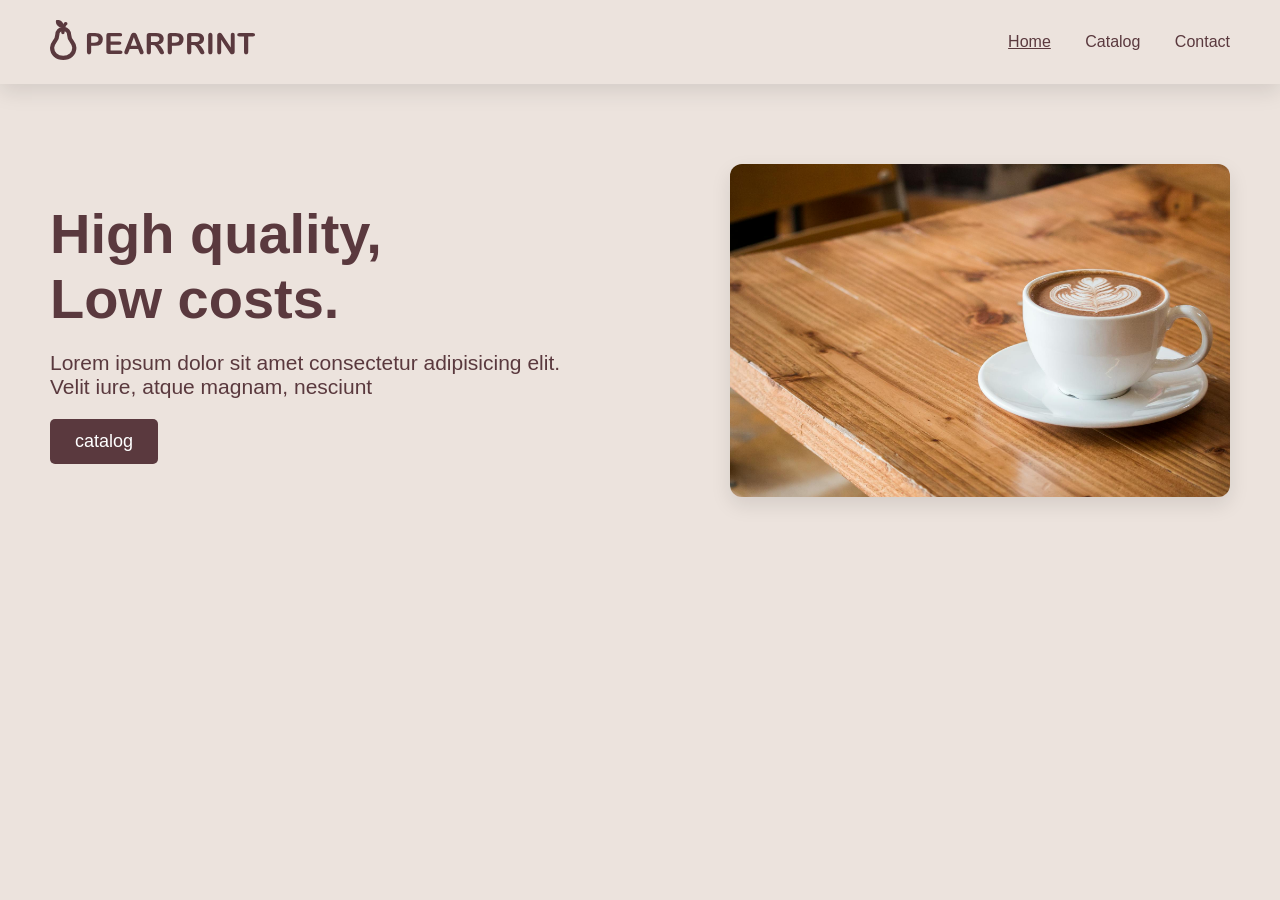
==== index.html @ 264798ee "v4.1 very small ui changes" ====
<!DOCTYPE html>
    <html lang="en">
    <head>
        <meta charset="UTF-8">
        <meta name="viewport" content="width=device-width, initial-scale=1.0">
        <title>PearPrint | Home</title>

        <link rel="stylesheet" href="src/style.css">
        <style>
            html {
                overflow-y: scroll; /* Altijd verticale scrollbar tonen */
            }
            .hero {
                padding-top: 80px;
            }
            .hero .content {
                display: flex;
                justify-content: space-between;
            }
            .heroText {
                max-width: 550px;
                margin: auto 0 auto;
            }
            .heroText p {
                margin: 20px 0;
            }
            .heroImage img {
                width: 500px;
                max-width: 100%;
                border-radius: 12px;
                box-shadow: 0 8px 20px rgba(0,0,0,0.1);
            }

            /* .why {
                padding-top: 80px;
            }
            .why .content {
                text-align: right;
            }
            .why .content p {
                margin: 20px 0;
            } */
            .why .content h3 {
                margin: 80px 0 0;
                text-align: center;
            }

            .scroller {
                height: 120px;
                width: 100%;
                margin-top: 20px;
                background-color: rgba(0, 0, 0, 0.03);
                display: flex;
            }
            .scroller .item {
                filter: grayscale(100%);
                max-height: 80px;
                max-width: 80px;
                margin: auto 20px auto 20px;
            }
        </style>
    </head>
    <body>
        <header>
	    	<div class="content">
            	<a href="index.html"><img src="src/img/logo.svg"></a>
            	<nav>
            	    <a href="index.html" class="active">Home</a>
            	    <a href="catalog.html">Catalog</a>
            	    <a href="contact.html">Contact</a>
            	</nav>
	    	</div>
        </header>

        <div class="hero">
		    <div class="content">
        	    <div class="heroText">
            	    <h1>High quality,<br>Low costs.</h1>
            	    <p>Lorem ipsum dolor sit amet consectetur adipisicing elit. Velit iure, atque magnam, nesciunt </p>
            	    <a href="catalog.html"><button>catalog</button></a>
        	    </div>
        	    <div class="heroImage">
        	        <img src="src/img/image.png" alt="Office Image">
        	    </div>
            </div>
        </div>

        <div class="why">
            <div class="content">
                <!-- <h2>So why choose pearprint?</h2>
                <p>Lorem ipsum dolor sit amet consectetur, adipisicing elit. Rem ducimus deserunt, ipsam praesentium eos doloremque distinctio similique aliquid culpa repellat nemo nihil quos eligendi incidunt dolore animi itaque minima. Illo.</p> -->
                <!-- <h3>But don't just take our word for it!</h3> -->
            </div>
            <!-- <div class="scroller">
                <img class="item" src="src/img/scroller/image1.png"></img>
                <img class="item" src="src/img/scroller/image2.png"></img>
                <img class="item" src="src/img/scroller/image3.png"></img>
                <img class="item" src="src/img/scroller/image4.png"></img>
                <img class="item" src="src/img/scroller/image5.png"></img>
                <img class="item" src="src/img/scroller/image6.png"></img>
                <img class="item" src="src/img/scroller/image7.png"></img>
            </div> -->
        </div>
    </body>
</html>
---- src/style.css ----
:root {
	--D: #5a393e;
	--L: #ece3dd;
}

* {
    margin: 0;
    padding: 0;
    font-family: 'Arial', sans-serif;
}

body {
    background-color: var(--L);
    color: var(--D);
}

.content {
    max-width: 1200px;
    padding-left: 50px;
    padding-right: 50px;
    margin: auto;
}

/* header */
    header {
        background-color: var(--L);
        box-shadow: 0 8px 20px rgba(0,0,0,0.1);
        padding: 20px 0;
    }
    header .content {
        display: flex;
        justify-content: space-between;
        align-items: center;
    }
    header img {
        height: 40px;
    }
    nav a {
        text-decoration: none;
        color: var(--D);
        margin-left: 30px;
    }
    nav a.active {
        text-decoration: underline;
    }

/* text types */
    h1 {
        font-size: 56px;
    }
    h2 {
        font-size: 45px;
    }
    h3 {
        font-size: 33px;
    }
    p {
        font-size: 21px;
    }
    button {
        background-color: var(--D);
        color: #fff;
        border: none;
        padding: 12px 25px;
        font-size: 18px;
        cursor: pointer;
        border-radius: 5px;
    }

@media (max-width: 1085px) {
}
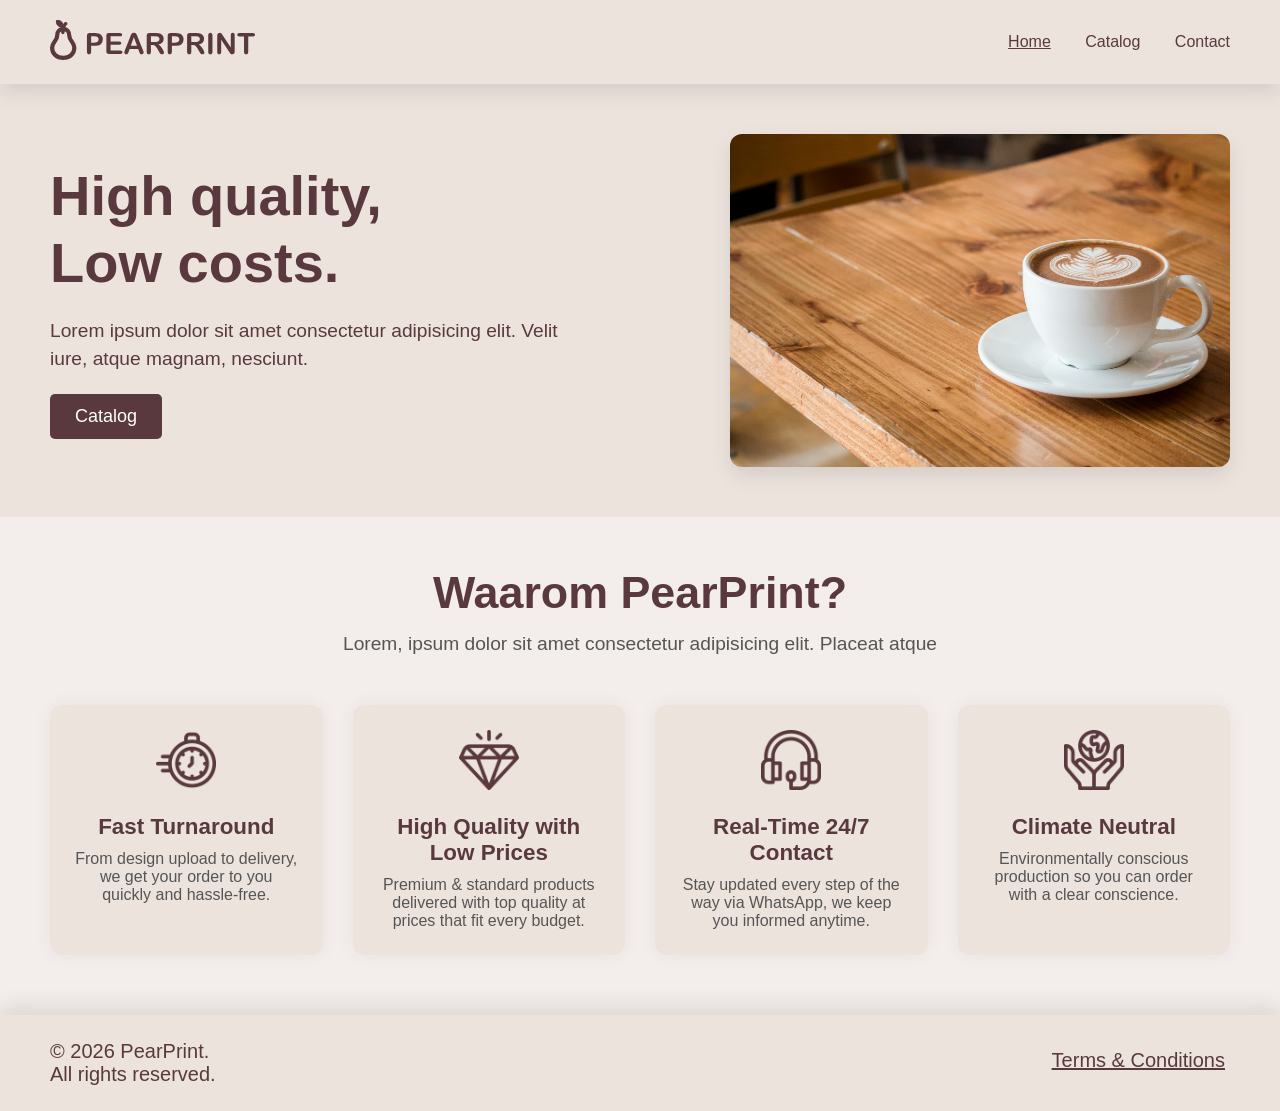
==== commit 3c2a3daf: "v7 ui changes. first mvp demo" ====
--- a/index.html
+++ b/index.html
@@ -1,105 +1,323 @@
 <!DOCTYPE html>
-    <html lang="en">
-    <head>
-        <meta charset="UTF-8">
-        <meta name="viewport" content="width=device-width, initial-scale=1.0">
-        <title>PearPrint | Home</title>
-
-        <link rel="stylesheet" href="src/style.css">
-        <style>
-            html {
-                overflow-y: scroll; /* Altijd verticale scrollbar tonen */
-            }
-            .hero {
-                padding-top: 80px;
-            }
-            .hero .content {
-                display: flex;
-                justify-content: space-between;
-            }
+<html lang="en">
+
+<head>
+    <meta charset="UTF-8">
+    <meta name="viewport" content="width=device-width, initial-scale=1.0">
+    <title>PearPrint | Home</title>
+
+    <link rel="stylesheet" href="src/style.css">
+
+    <style>
+        html {
+            overflow-y: scroll;
+        }
+
+        .hero {
+            padding: 50px 0;
+        }
+        
+        .heroContent {
+            display: flex;
+            align-items: center;
+            justify-content: space-between;
+            gap: 20px;
+            flex-wrap: wrap;
+        }
+        
+        .heroText {
+            flex: 1 1 400px;
+            max-width: 550px;
+        }
+        
+        .heroText h1 {
+            font-size: 3.5rem; /* schaalbaar */
+            line-height: 1.2;
+        }
+        
+        .heroText p {
+            margin: 20px 0;
+            font-size: 1.2rem;
+            line-height: 1.5;
+        }
+        
+        .heroImage {
+            flex: 1 1 400px;
+            display: flex;
+            justify-content: right;
+        }
+        
+        .heroImage img {
+            width: 100%;
+            max-width: 500px;
+            border-radius: 12px;
+            box-shadow: 0 8px 20px rgba(0, 0, 0, 0.1);
+        }
+        
+        /* Responsive hero */
+        @media (max-width: 969px) {
+            .heroContent {
+                flex-direction: column; /* tekst boven, afbeelding onder */
+                text-align: center;
+            }
+
             .heroText {
-                max-width: 550px;
-                margin: auto 0 auto;
-            }
+                max-width: 100%;
+                flex: 1 1 0px;
+            }
+        
+            .heroImage {
+                margin-top: 30px; /* ruimte boven de afbeelding */
+                justify-content: center; /* afbeelding centreren */
+            }
+        }
+        
+        @media (max-width: 630px) {
+            .heroText h1 {
+                font-size: 2.8rem;
+            }
+        
             .heroText p {
-                margin: 20px 0;
-            }
+                font-size: 1rem;
+            }
+        
+            button {
+                font-size: 16px;
+                padding: 10px 20px;
+            }
+
+            .heroImage {
+            flex: none;
+            }
+        
             .heroImage img {
-                width: 500px;
-                max-width: 100%;
-                border-radius: 12px;
-                box-shadow: 0 8px 20px rgba(0,0,0,0.1);
-            }
-
-            /* .why {
-                padding-top: 80px;
-            }
-            .why .content {
-                text-align: right;
-            }
-            .why .content p {
-                margin: 20px 0;
-            } */
-            .why .content h3 {
-                margin: 80px 0 0;
+                width: 100%;
+                height: auto; /* behoudt de verhouding */
+            }
+        }
+
+        /* Waarom PearPrint Sectie */
+        .whyPearPrint {
+            padding: 50px 0 60px;
+            /* background-color: #f1ebe7; */
+            background-color: rgb(243, 238, 235);
+            color: var(--D);
+        }
+
+        .whyPearPrint .sectionHeader {
+            text-align: center;
+            margin-bottom: 50px;
+        }
+
+        .whyPearPrint h2 {
+            font-size: 2.8rem;
+            margin-bottom: 15px;
+        }
+
+        .whyPearPrint p {
+            font-size: 1.2rem;
+            color: #555;
+        }
+
+        .tiles {
+            display: grid;
+            grid-template-columns: repeat(4, 1fr);
+            gap: 30px;
+        }
+
+        .tile {
+            background: #ece3dd;
+            padding: 25px;
+            border-radius: 12px;
+            box-shadow: 0 0px 20px rgba(0, 0, 0, 0.05);
+            text-align: center;
+            transition: transform 0.3s;
+        }
+
+        .tile:hover {
+            transform: translateY(-5px);
+        }
+
+        .tile img {
+            width: 60px;
+            height: 60px;
+            margin-bottom: 20px;
+        }
+
+        .tile h3 {
+            font-size: 1.4rem;
+            margin-bottom: 10px;
+        }
+
+        .tile p {
+            font-size: 1rem;
+            color: #555;
+        }
+
+        /* Responsive */
+        @media (max-width: 1024px) {
+            .tiles {
+                grid-template-columns: repeat(2, 1fr);
+            }
+        }
+
+        @media (max-width: 630px) {
+            .tiles {
+                grid-template-columns: 1fr;
+            }
+        
+            .whyPearPrint h2 {
+                font-size: 2rem;
+            }
+        
+            .whyPearPrint p {
+                font-size: 1rem;
+            }
+        }
+
+        /* Footer */
+        .siteFooter {
+            background-color: var(--L);
+            color: var(--D);
+            padding: 20px 0;
+            box-shadow: 0 -8px 20px rgba(0, 0, 0, 0.1);
+            display: flex;
+        }
+
+        .siteFooter .content {
+            display: flex;
+            justify-content: space-between;
+            width: 100%;
+            padding: 0 50px;
+        }
+        
+        .siteFooter a {
+            color: var(--D);
+            text-decoration: underline;
+            margin: 0 5px;
+            line-height: 200%;
+        }
+
+        .siteFooter a, .siteFooter p {
+            font-size: 1.25rem;
+        }
+        
+        .siteFooter a:hover {
+            color: #5a393e;
+        }
+        
+        .siteFooter p {
+            margin: 5px 0;
+            width: max-content;
+        }
+        
+        /* Responsive */
+        @media (max-width: 480px) {
+            .siteFooter .content {
+                flex-direction: column;
+                align-items: center;
+                gap: 10px; /* optional spacing between paragraphs */
                 text-align: center;
             }
-
-            .scroller {
-                height: 120px;
-                width: 100%;
-                margin-top: 20px;
-                background-color: rgba(0, 0, 0, 0.03);
-                display: flex;
-            }
-            .scroller .item {
-                filter: grayscale(100%);
-                max-height: 80px;
-                max-width: 80px;
-                margin: auto 20px auto 20px;
-            }
-        </style>
-    </head>
-    <body>
-        <header>
-	    	<div class="content">
-            	<a href="index.html"><img src="src/img/logo.svg"></a>
-            	<nav>
-            	    <a href="index.html" class="active">Home</a>
-            	    <a href="catalog.html">Catalog</a>
-            	    <a href="contact.html">Contact</a>
-            	</nav>
-	    	</div>
-        </header>
-
-        <div class="hero">
-		    <div class="content">
-        	    <div class="heroText">
-            	    <h1>High quality,<br>Low costs.</h1>
-            	    <p>Lorem ipsum dolor sit amet consectetur adipisicing elit. Velit iure, atque magnam, nesciunt </p>
-            	    <a href="catalog.html"><button>catalog</button></a>
-        	    </div>
-        	    <div class="heroImage">
-        	        <img src="src/img/image.png" alt="Office Image">
-        	    </div>
+        }
+
+        @media (max-width: 630px) {
+            .siteFooter {
+                padding: 30px 20px;
+            }
+        
+            .siteFooter a {
+                /* display: inline-block; */
+                /* margin: 5px 0; */
+            }
+
+            .siteFooter a, .siteFooter p {
+                font-size: 0.95rem;
+            }
+        }
+
+    </style>
+</head>
+
+<body>
+
+    <header>
+        <div class="content">
+            <a href="index.html">
+                <img src="src/img/logo.svg">
+            </a>
+
+            <nav id="navMenu">
+                <a href="index.html" class="active">Home</a>
+                <a href="catalog.html">Catalog</a>
+                <a href="contact.html">Contact</a>
+            </nav>
+
+            <div class="hamburger" id="hamburger" onclick="toggleMenu()">
+                <span></span>
+                <span></span>
+                <span></span>
             </div>
         </div>
-
-        <div class="why">
-            <div class="content">
-                <!-- <h2>So why choose pearprint?</h2>
-                <p>Lorem ipsum dolor sit amet consectetur, adipisicing elit. Rem ducimus deserunt, ipsam praesentium eos doloremque distinctio similique aliquid culpa repellat nemo nihil quos eligendi incidunt dolore animi itaque minima. Illo.</p> -->
-                <!-- <h3>But don't just take our word for it!</h3> -->
-            </div>
-            <!-- <div class="scroller">
-                <img class="item" src="src/img/scroller/image1.png"></img>
-                <img class="item" src="src/img/scroller/image2.png"></img>
-                <img class="item" src="src/img/scroller/image3.png"></img>
-                <img class="item" src="src/img/scroller/image4.png"></img>
-                <img class="item" src="src/img/scroller/image5.png"></img>
-                <img class="item" src="src/img/scroller/image6.png"></img>
-                <img class="item" src="src/img/scroller/image7.png"></img>
-            </div> -->
+    </header>
+
+    <div class="hero">
+        <div class="content heroContent">
+            <div class="heroText">
+                <h1>High quality,<br>Low costs.</h1>
+                <p>Lorem ipsum dolor sit amet consectetur adipisicing elit. Velit iure, atque magnam, nesciunt.</p>
+                <a href="catalog.html"><button>Catalog</button></a>
+            </div>
+        
+            <div class="heroImage">
+                <img src="src/img/image.png" alt="Office Image">
+            </div>
         </div>
-    </body>
+    </div>
+
+    <section class="whyPearPrint">
+        <div class="content">
+            <div class="sectionHeader">
+                <h2>Waarom PearPrint?</h2>
+                <p>Lorem, ipsum dolor sit amet consectetur adipisicing elit. Placeat atque </p>
+            </div>
+
+            <div class="tiles">
+                <div class="tile">
+                    <img src="src/img/icons/why1.png">
+                    <h3>Fast Turnaround</h3>
+                    <p>From design upload to delivery, we get your order to you quickly and hassle-free.</p>
+                </div>
+
+                <div class="tile">
+                    <img src="src/img/icons/why2.png">
+                    <h3>High Quality with Low Prices</h3>
+                    <p>Premium & standard products delivered with top quality at prices that fit every budget.</p>
+                </div>
+
+                <div class="tile">
+                    <img src="src/img/icons/why3.png">
+                    <h3>Real-Time 24/7 Contact</h3>
+                    <p>Stay updated every step of the way via WhatsApp, we keep you informed anytime.</p>
+                </div>
+
+                <div class="tile">
+                    <img src="src/img/icons/why4.png">
+                    <h3>Climate Neutral</h3>
+                    <p>Environmentally conscious production so you can order with a clear conscience.</p>
+                </div>
+            </div>
+        </div>
+    </section>
+
+    <footer class="siteFooter">
+        <div class="content">
+            <p>&copy; 2026 PearPrint.<br>All rights reserved.</p>
+            <p><a href="terms.html">Terms & Conditions</a></p>
+        </div>
+    </footer>
+
+    <script src="navbar.js"></script>
+</body>
+
 </html>
--- a/src/style.css
+++ b/src/style.css
@@ -1,6 +1,6 @@
 :root {
-	--D: #5a393e;
-	--L: #ece3dd;
+    --D: #5a393e;
+    --L: #ece3dd;
 }
 
 * {
@@ -21,51 +21,145 @@
     margin: auto;
 }
 
-/* header */
-    header {
-        background-color: var(--L);
-        box-shadow: 0 8px 20px rgba(0,0,0,0.1);
-        padding: 20px 0;
-    }
-    header .content {
+/* Header */
+
+header {
+    background-color: var(--L);
+    box-shadow: 0 8px 20px rgba(0, 0, 0, 0.1);
+    padding: 20px 0;
+}
+
+header .content {
+    display: flex;
+    justify-content: space-between;
+    align-items: center;
+}
+
+header img {
+    height: 40px;
+}
+
+nav a {
+    text-decoration: none;
+    color: var(--D);
+    margin-left: 30px;
+}
+
+nav a.active {
+    text-decoration: underline;
+}
+
+/* Typography */
+
+h1 {
+    font-size: 56px;
+}
+
+h2 {
+    font-size: 45px;
+}
+
+h3 {
+    font-size: 33px;
+}
+
+p {
+    font-size: 21px;
+}
+
+button {
+    background-color: var(--D);
+    color: #fff;
+    border: none;
+    padding: 12px 25px;
+    font-size: 18px;
+    cursor: pointer;
+    border-radius: 5px;
+}
+
+/* Hamburger */
+
+.hamburger {
+    display: none;
+    flex-direction: column;
+    justify-content: center;
+    cursor: pointer;
+    z-index: 1001;
+}
+
+.hamburger span {
+    width: 28px;
+    height: 4px;
+    background: var(--D);
+    margin: 3px 0;
+    transition: 0.3s;
+}
+
+/* Hamburger → X animatie */
+
+.hamburger.open span:nth-child(1) {
+    transform: rotate(45deg) translate(7px, 7px);
+    background: var(--L);
+}
+
+.hamburger.open span:nth-child(2) {
+    opacity: 0;
+}
+
+.hamburger.open span:nth-child(3) {
+    transform: rotate(-45deg) translate(7px, -7px);
+    background: var(--L);
+}
+
+/* Mobile */
+
+@media (max-width: 630px) {
+
+    .hamburger {
         display: flex;
-        justify-content: space-between;
-        align-items: center;
-    }
-    header img {
-        height: 40px;
-    }
-    nav a {
-        text-decoration: none;
-        color: var(--D);
-        margin-left: 30px;
-    }
-    nav a.active {
-        text-decoration: underline;
     }
 
-/* text types */
-    h1 {
-        font-size: 56px;
-    }
-    h2 {
-        font-size: 45px;
-    }
-    h3 {
-        font-size: 33px;
-    }
-    p {
-        font-size: 21px;
-    }
-    button {
-        background-color: var(--D);
-        color: #fff;
-        border: none;
-        padding: 12px 25px;
-        font-size: 18px;
-        cursor: pointer;
-        border-radius: 5px;
+    nav {
+        position: fixed;
+        top: 0;
+        right: -100%;
+        width: 100%;
+        height: 100vh;
+        background: var(--D);
+        display: flex;
+        flex-direction: column;
+        justify-content: center;
+        align-items: center;
+        transition: right 0.4s ease;
+        z-index: 1000;
     }
 
-@media (max-width: 1085px) {
+    nav.open {
+        right: 0;
+    }
+
+    nav a {
+        font-size: 32px;
+        margin: 20px 0;
+        color: var(--L);
+    }
+
+}
+
+@media (max-width: 444px) {
+
+    header img {
+        height: 32px;
+    }
+
+    .hamburger {
+        scale: 0.8;
+    }
+
+    nav a {
+        font-size: 26px;
+        margin: 18px 0;
+        color: var(--L);
+    }
+
 }
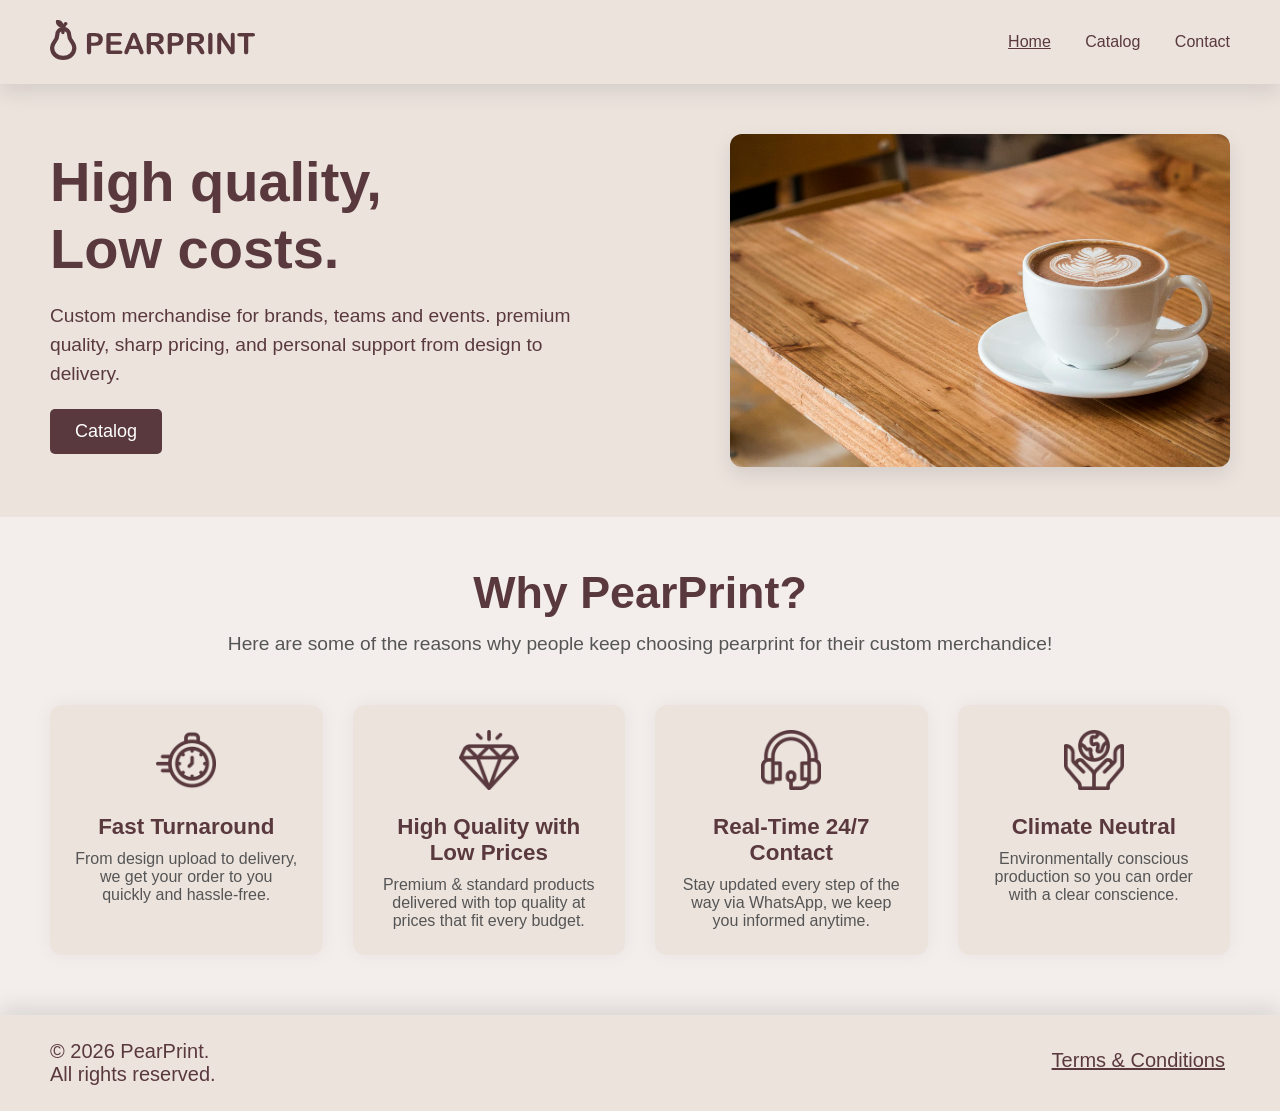
==== commit 48d692e7: "updated images and small ui changes" ====
--- a/index.html
+++ b/index.html
@@ -31,7 +31,7 @@
         }
         
         .heroText h1 {
-            font-size: 3.5rem; /* schaalbaar */
+            font-size: 3.5rem;
             line-height: 1.2;
         }
         
@@ -57,18 +57,19 @@
         /* Responsive hero */
         @media (max-width: 969px) {
             .heroContent {
-                flex-direction: column; /* tekst boven, afbeelding onder */
+                flex-direction: column;
                 text-align: center;
             }
 
             .heroText {
                 max-width: 100%;
-                flex: 1 1 0px;
+                flex: none;
+                height: auto;
             }
         
             .heroImage {
-                margin-top: 30px; /* ruimte boven de afbeelding */
-                justify-content: center; /* afbeelding centreren */
+                margin-top: 30px;
+                justify-content: center;
             }
         }
         
@@ -92,14 +93,13 @@
         
             .heroImage img {
                 width: 100%;
-                height: auto; /* behoudt de verhouding */
+                height: auto;
             }
         }
 
         /* Waarom PearPrint Sectie */
         .whyPearPrint {
             padding: 50px 0 60px;
-            /* background-color: #f1ebe7; */
             background-color: rgb(243, 238, 235);
             color: var(--D);
         }
@@ -216,7 +216,7 @@
             .siteFooter .content {
                 flex-direction: column;
                 align-items: center;
-                gap: 10px; /* optional spacing between paragraphs */
+                gap: 10px;
                 text-align: center;
             }
         }
@@ -224,11 +224,6 @@
         @media (max-width: 630px) {
             .siteFooter {
                 padding: 30px 20px;
-            }
-        
-            .siteFooter a {
-                /* display: inline-block; */
-                /* margin: 5px 0; */
             }
 
             .siteFooter a, .siteFooter p {
@@ -265,7 +260,7 @@
         <div class="content heroContent">
             <div class="heroText">
                 <h1>High quality,<br>Low costs.</h1>
-                <p>Lorem ipsum dolor sit amet consectetur adipisicing elit. Velit iure, atque magnam, nesciunt.</p>
+                <p>Custom merchandise for brands, teams and events. premium quality, sharp pricing, and personal support from design to delivery.</p>
                 <a href="catalog.html"><button>Catalog</button></a>
             </div>
         
@@ -278,8 +273,8 @@
     <section class="whyPearPrint">
         <div class="content">
             <div class="sectionHeader">
-                <h2>Waarom PearPrint?</h2>
-                <p>Lorem, ipsum dolor sit amet consectetur adipisicing elit. Placeat atque </p>
+                <h2>Why PearPrint?</h2>
+                <p>Here are some of the reasons why people keep choosing pearprint for their custom merchandice!</p>
             </div>
 
             <div class="tiles">
@@ -310,6 +305,10 @@
         </div>
     </section>
 
+    <!-- <div class="hero">
+        Lorem ipsum dolor sit amet, consectetur adipisicing elit. Commodi explicabo nemo quam cumque reiciendis et voluptatem incidunt officia tenetur labore. Quae porro temporibus at, nostrum quo ut qui asperiores dicta.
+    </div> -->
+
     <footer class="siteFooter">
         <div class="content">
             <p>&copy; 2026 PearPrint.<br>All rights reserved.</p>
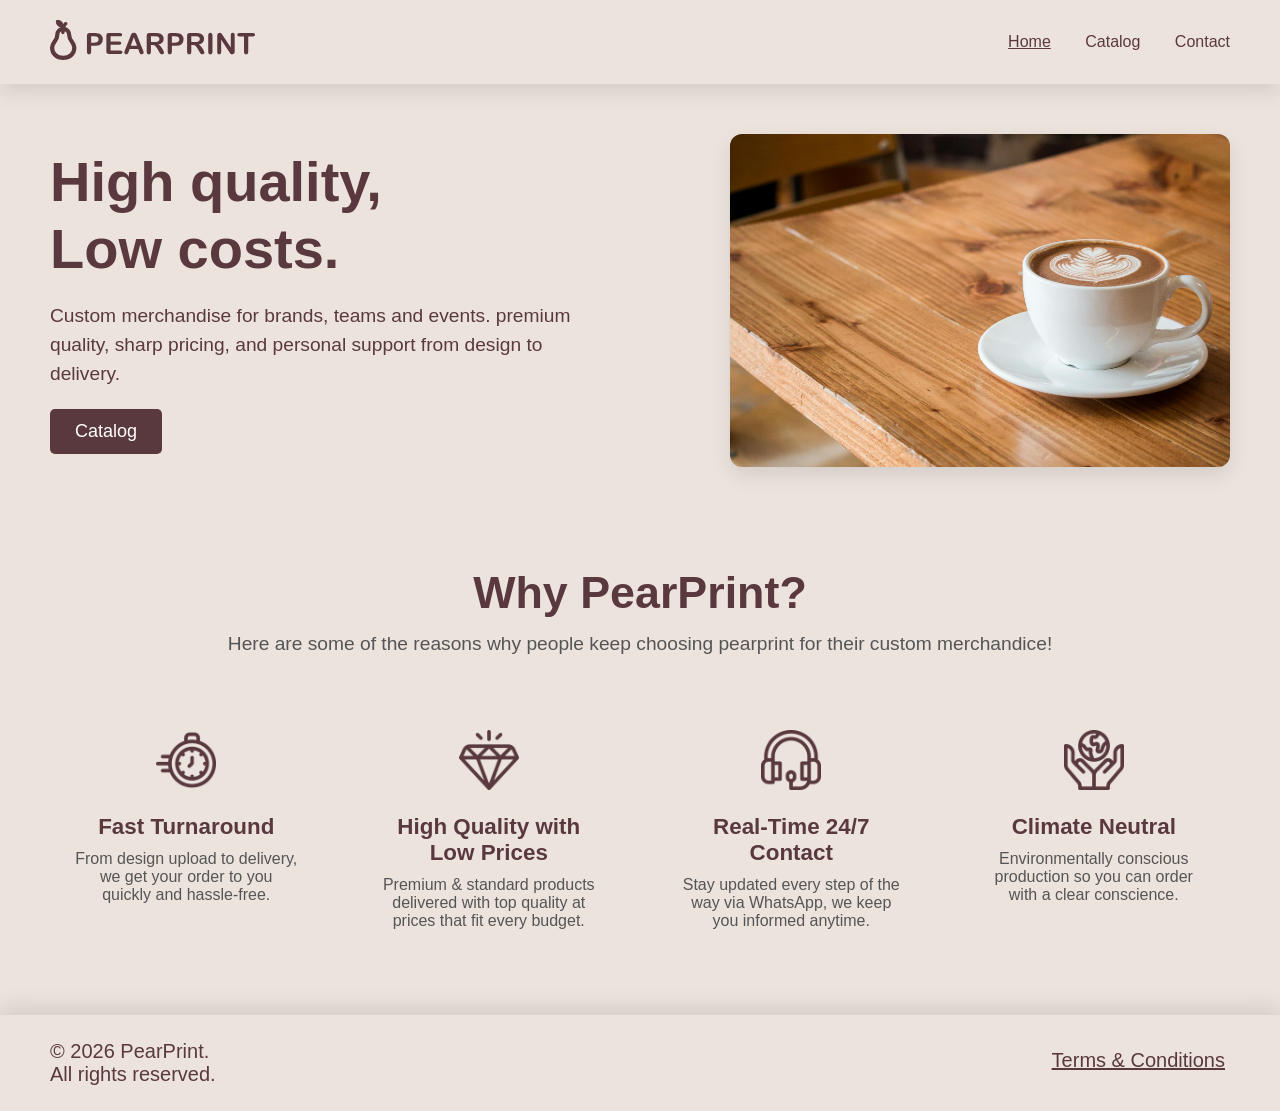
==== commit b1b63d80: "added your own item page" ====
--- a/index.html
+++ b/index.html
@@ -100,7 +100,8 @@
         /* Waarom PearPrint Sectie */
         .whyPearPrint {
             padding: 50px 0 60px;
-            background-color: rgb(243, 238, 235);
+            /* background-color: rgb(243, 243, 243); */
+            background-color: var(--L);
             color: var(--D);
         }
 
@@ -126,10 +127,10 @@
         }
 
         .tile {
-            background: #ece3dd;
+            /* background: #ece3dd; */
             padding: 25px;
             border-radius: 12px;
-            box-shadow: 0 0px 20px rgba(0, 0, 0, 0.05);
+            /* box-shadow: 0 0px 20px rgba(0, 0, 0, 0.05); */
             text-align: center;
             transition: transform 0.3s;
         }
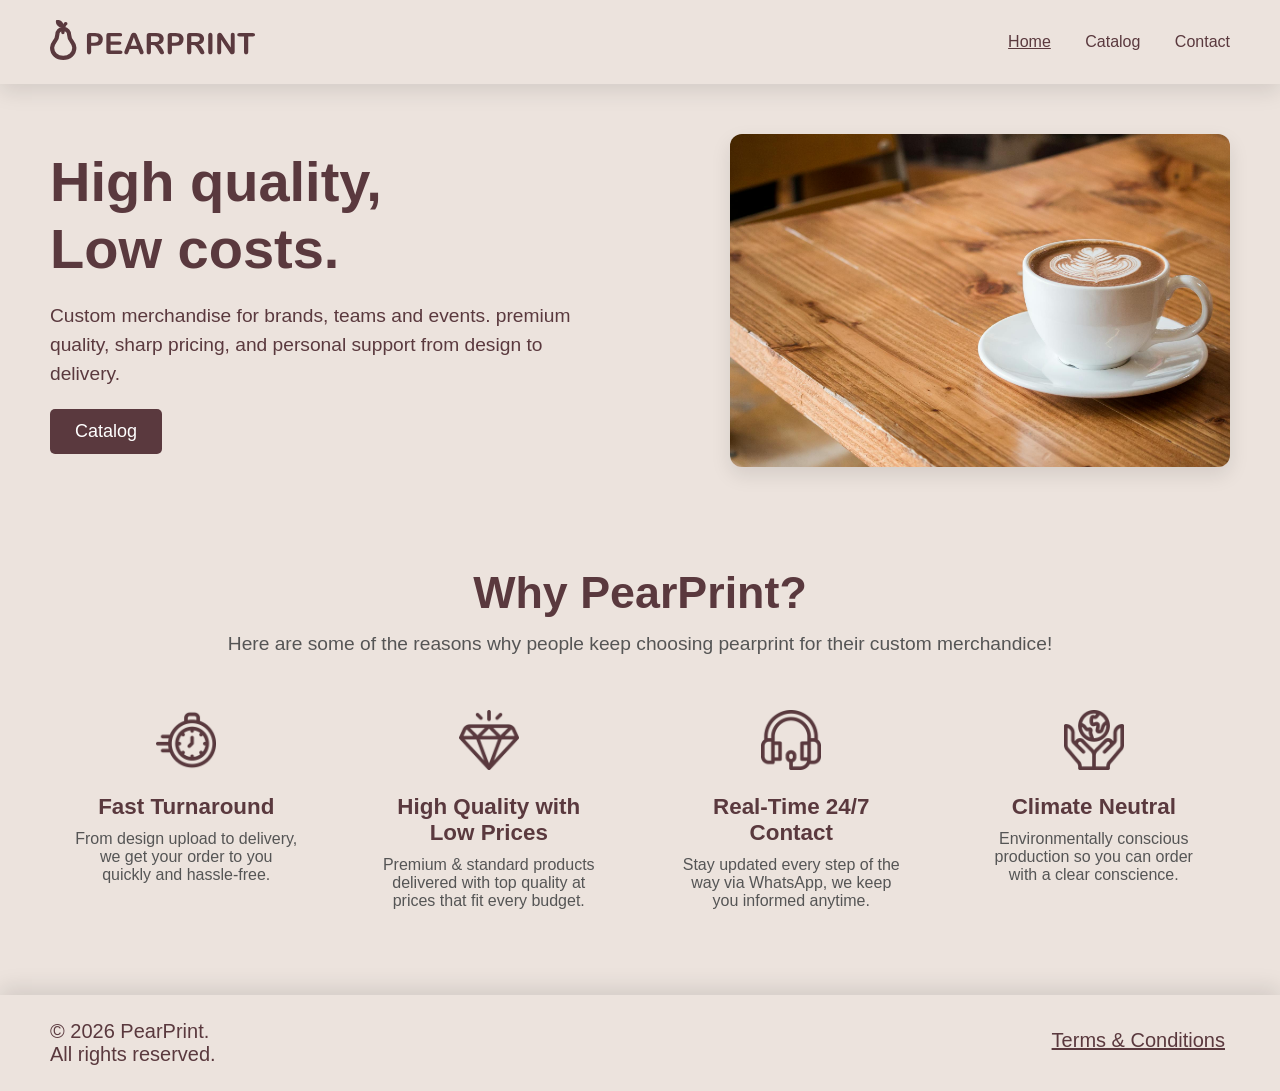
==== commit 58e9f49e: "updated version feedback updated version" ====
--- a/index.html
+++ b/index.html
@@ -107,7 +107,7 @@
 
         .whyPearPrint .sectionHeader {
             text-align: center;
-            margin-bottom: 50px;
+            margin-bottom: 30px;
         }
 
         .whyPearPrint h2 {
